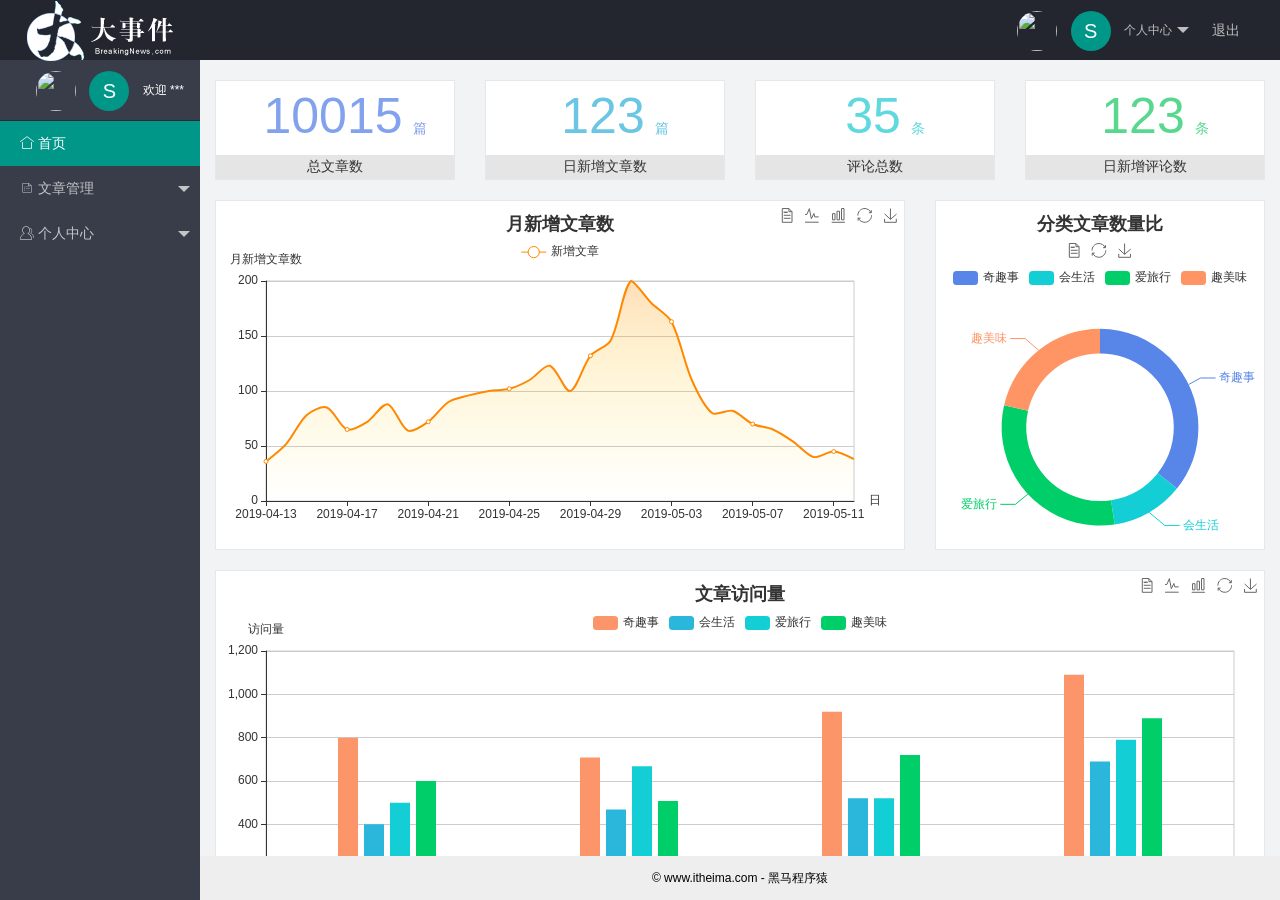
==== index.html @ 51f8c770 "主页的重新修改" ====
<!DOCTYPE html>
<html lang="zh-CN">

<head>
    <meta charset="UTF-8">
    <meta name="viewport" content="width=device-width, initial-scale=1.0">
    <title>后台主页</title>
    <link rel="stylesheet" href="assets/lib/layui/css/layui.css">
    <link rel="stylesheet" href="assets/css/index.css">
</head>

<body class="layui-layout-body">
    <div class="layui-layout layui-layout-admin">
        <div class="layui-header">
            <div class="layui-logo">
                <img src="/assets/images/logo.png" alt="">
            </div>
            <!-- 头部区域（可配合layui已有的水平导航） -->
            <ul class="layui-nav layui-layout-right">
                <li class="layui-nav-item">
                    <a href="javascript:;" class="userinfo">
                        <img src="http://t.cn/RCzsdCq" class="layui-nav-img">
                        <span class="text-avatar">S</span> 个人中心
                    </a>
                    <dl class="layui-nav-child">
                        <dd><a href="/user/user_info.html" target="fm">基本资料</a></dd>
                        <dd><a href="/user/user_avatar.html" target="fm">更换头像</a></dd>
                        <dd><a href="/user/user_pwd.html" target="fm">重置密码</a></dd>
                    </dl>
                </li>
                <li class="layui-nav-item"><a href="javascript:;" id="btnLogout">退出</a></li>
            </ul>
        </div>

        <div class="layui-side layui-bg-black">
            <div class="layui-side-scroll">
                <div class="userinfo">
                    <img src="http://t.cn/RCzsdCq" class="layui-nav-img">
                    <span class="text-avatar">S</span>
                    <span id="welcome">欢迎 ***</span>
                </div>
                <!-- 左侧导航区域（可配合layui已有的垂直导航） -->
                <ul class="layui-nav layui-nav-tree" lay-shrink="all">
                    <li class="layui-nav-item layui-this"><a href="/home/dashboard.html" target="fm"><i class="layui-icon layui-icon-home"></i> 首页</a></li>
                    <li class="layui-nav-item">
                        <a class="" href="javascript:;"><i class="layui-icon layui-icon-list"></i> 文章管理</a>
                        <dl class="layui-nav-child">
                            <dd><a href="javascript:;"><i class="layui-icon layui-icon-app"></i>文章类别</a></dd>
                            <dd><a href="javascript:;"><i class="layui-icon layui-icon-app"></i>文章列表</a></dd>
                            <dd><a href="javascript:;"><i class="layui-icon layui-icon-app"></i>发表文章</a></dd>
                        </dl>
                    </li>
                    <li class="layui-nav-item">
                        <a href="javascript:;"><i class="layui-icon layui-icon-user"></i> 个人中心</a>
                        <dl class="layui-nav-child">
                            <dd><a href="/user/user_info.html" target="fm"><i class="layui-icon layui-icon-app"></i>基本资料</a></dd>
                            <dd><a href="/user/user_avatar.html" target="fm"><i class="layui-icon layui-icon-app"></i>更换头像</a></dd>
                            <dd><a href="/user/user_pwd.html" target="fm"><i class="layui-icon layui-icon-app"></i>重置密码</a></dd>
                        </dl>
                    </li>
                </ul>
            </div>
        </div>

        <div class="layui-body">
            <!-- 内容主体区域 -->
            <iframe name="fm" src="/home/dashboard.html" frameborder="0"></iframe>
        </div>

        <div class="layui-footer">
            <!-- 底部固定区域 -->
            © www.itheima.com - 黑马程序猿
        </div>
    </div>
    <script src="assets/lib/layui/layui.all.js"></script>
    <script src="assets/lib/jquery.js"></script>
    <script src="assets/js/baseAPI.js"></script>
    <script src="assets/js/index.js"></script>
</body>

</html>
---- assets/lib/layui/css/layui.css ----
/** layui-v2.5.5 MIT License By https://www.layui.com */
 .layui-inline,img{display:inline-block;vertical-align:middle}h1,h2,h3,h4,h5,h6{font-weight:400}.layui-edge,.layui-header,.layui-inline,.layui-main{position:relative}.layui-body,.layui-edge,.layui-elip{overflow:hidden}.layui-btn,.layui-edge,.layui-inline,img{vertical-align:middle}.layui-btn,.layui-disabled,.layui-icon,.layui-unselect{-moz-user-select:none;-webkit-user-select:none;-ms-user-select:none}.layui-elip,.layui-form-checkbox span,.layui-form-pane .layui-form-label{text-overflow:ellipsis;white-space:nowrap}.layui-breadcrumb,.layui-tree-btnGroup{visibility:hidden}blockquote,body,button,dd,div,dl,dt,form,h1,h2,h3,h4,h5,h6,input,li,ol,p,pre,td,textarea,th,ul{margin:0;padding:0;-webkit-tap-highlight-color:rgba(0,0,0,0)}a:active,a:hover{outline:0}img{border:none}li{list-style:none}table{border-collapse:collapse;border-spacing:0}h4,h5,h6{font-size:100%}button,input,optgroup,option,select,textarea{font-family:inherit;font-size:inherit;font-style:inherit;font-weight:inherit;outline:0}pre{white-space:pre-wrap;white-space:-moz-pre-wrap;white-space:-pre-wrap;white-space:-o-pre-wrap;word-wrap:break-word}body{line-height:24px;font:14px Helvetica Neue,Helvetica,PingFang SC,Tahoma,Arial,sans-serif}hr{height:1px;margin:10px 0;border:0;clear:both}a{color:#333;text-decoration:none}a:hover{color:#777}a cite{font-style:normal;*cursor:pointer}.layui-border-box,.layui-border-box *{box-sizing:border-box}.layui-box,.layui-box *{box-sizing:content-box}.layui-clear{clear:both;*zoom:1}.layui-clear:after{content:'\20';clear:both;*zoom:1;display:block;height:0}.layui-inline{*display:inline;*zoom:1}.layui-edge{display:inline-block;width:0;height:0;border-width:6px;border-style:dashed;border-color:transparent}.layui-edge-top{top:-4px;border-bottom-color:#999;border-bottom-style:solid}.layui-edge-right{border-left-color:#999;border-left-style:solid}.layui-edge-bottom{top:2px;border-top-color:#999;border-top-style:solid}.layui-edge-left{border-right-color:#999;border-right-style:solid}.layui-disabled,.layui-disabled:hover{color:#d2d2d2!important;cursor:not-allowed!important}.layui-circle{border-radius:100%}.layui-show{display:block!important}.layui-hide{display:none!important}@font-face{font-family:layui-icon;src:url(../font/iconfont.eot?v=250);src:url(../font/iconfont.eot?v=250#iefix) format('embedded-opentype'),url(../font/iconfont.woff2?v=250) format('woff2'),url(../font/iconfont.woff?v=250) format('woff'),url(../font/iconfont.ttf?v=250) format('truetype'),url(../font/iconfont.svg?v=250#layui-icon) format('svg')}.layui-icon{font-family:layui-icon!important;font-size:16px;font-style:normal;-webkit-font-smoothing:antialiased;-moz-osx-font-smoothing:grayscale}.layui-icon-reply-fill:before{content:"\e611"}.layui-icon-set-fill:before{content:"\e614"}.layui-icon-menu-fill:before{content:"\e60f"}.layui-icon-search:before{content:"\e615"}.layui-icon-share:before{content:"\e641"}.layui-icon-set-sm:before{content:"\e620"}.layui-icon-engine:before{content:"\e628"}.layui-icon-close:before{content:"\1006"}.layui-icon-close-fill:before{content:"\1007"}.layui-icon-chart-screen:before{content:"\e629"}.layui-icon-star:before{content:"\e600"}.layui-icon-circle-dot:before{content:"\e617"}.layui-icon-chat:before{content:"\e606"}.layui-icon-release:before{content:"\e609"}.layui-icon-list:before{content:"\e60a"}.layui-icon-chart:before{content:"\e62c"}.layui-icon-ok-circle:before{content:"\1005"}.layui-icon-layim-theme:before{content:"\e61b"}.layui-icon-table:before{content:"\e62d"}.layui-icon-right:before{content:"\e602"}.layui-icon-left:before{content:"\e603"}.layui-icon-cart-simple:before{content:"\e698"}.layui-icon-face-cry:before{content:"\e69c"}.layui-icon-face-smile:before{content:"\e6af"}.layui-icon-survey:before{content:"\e6b2"}.layui-icon-tree:before{content:"\e62e"}.layui-icon-upload-circle:before{content:"\e62f"}.layui-icon-add-circle:before{content:"\e61f"}.layui-icon-download-circle:before{content:"\e601"}.layui-icon-templeate-1:before{content:"\e630"}.layui-icon-util:before{content:"\e631"}.layui-icon-face-surprised:before{content:"\e664"}.layui-icon-edit:before{content:"\e642"}.layui-icon-speaker:before{content:"\e645"}.layui-icon-down:before{content:"\e61a"}.layui-icon-file:before{content:"\e621"}.layui-icon-layouts:before{content:"\e632"}.layui-icon-rate-half:before{content:"\e6c9"}.layui-icon-add-circle-fine:before{content:"\e608"}.layui-icon-prev-circle:before{content:"\e633"}.layui-icon-read:before{content:"\e705"}.layui-icon-404:before{content:"\e61c"}.layui-icon-carousel:before{content:"\e634"}.layui-icon-help:before{content:"\e607"}.layui-icon-code-circle:before{content:"\e635"}.layui-icon-water:before{content:"\e636"}.layui-icon-username:before{content:"\e66f"}.layui-icon-find-fill:before{content:"\e670"}.layui-icon-about:before{content:"\e60b"}.layui-icon-location:before{content:"\e715"}.layui-icon-up:before{content:"\e619"}.layui-icon-pause:before{content:"\e651"}.layui-icon-date:before{content:"\e637"}.layui-icon-layim-uploadfile:before{content:"\e61d"}.layui-icon-delete:before{content:"\e640"}.layui-icon-play:before{content:"\e652"}.layui-icon-top:before{content:"\e604"}.layui-icon-friends:before{content:"\e612"}.layui-icon-refresh-3:before{content:"\e9aa"}.layui-icon-ok:before{content:"\e605"}.layui-icon-layer:before{content:"\e638"}.layui-icon-face-smile-fine:before{content:"\e60c"}.layui-icon-dollar:before{content:"\e659"}.layui-icon-group:before{content:"\e613"}.layui-icon-layim-download:before{content:"\e61e"}.layui-icon-picture-fine:before{content:"\e60d"}.layui-icon-link:before{content:"\e64c"}.layui-icon-diamond:before{content:"\e735"}.layui-icon-log:before{content:"\e60e"}.layui-icon-rate-solid:before{content:"\e67a"}.layui-icon-fonts-del:before{content:"\e64f"}.layui-icon-unlink:before{content:"\e64d"}.layui-icon-fonts-clear:before{content:"\e639"}.layui-icon-triangle-r:before{content:"\e623"}.layui-icon-circle:before{content:"\e63f"}.layui-icon-radio:before{content:"\e643"}.layui-icon-align-center:before{content:"\e647"}.layui-icon-align-right:before{content:"\e648"}.layui-icon-align-left:before{content:"\e649"}.layui-icon-loading-1:before{content:"\e63e"}.layui-icon-return:before{content:"\e65c"}.layui-icon-fonts-strong:before{content:"\e62b"}.layui-icon-upload:before{content:"\e67c"}.layui-icon-dialogue:before{content:"\e63a"}.layui-icon-video:before{content:"\e6ed"}.layui-icon-headset:before{content:"\e6fc"}.layui-icon-cellphone-fine:before{content:"\e63b"}.layui-icon-add-1:before{content:"\e654"}.layui-icon-face-smile-b:before{content:"\e650"}.layui-icon-fonts-html:before{content:"\e64b"}.layui-icon-form:before{content:"\e63c"}.layui-icon-cart:before{content:"\e657"}.layui-icon-camera-fill:before{content:"\e65d"}.layui-icon-tabs:before{content:"\e62a"}.layui-icon-fonts-code:before{content:"\e64e"}.layui-icon-fire:before{content:"\e756"}.layui-icon-set:before{content:"\e716"}.layui-icon-fonts-u:before{content:"\e646"}.layui-icon-triangle-d:before{content:"\e625"}.layui-icon-tips:before{content:"\e702"}.layui-icon-picture:before{content:"\e64a"}.layui-icon-more-vertical:before{content:"\e671"}.layui-icon-flag:before{content:"\e66c"}.layui-icon-loading:before{content:"\e63d"}.layui-icon-fonts-i:before{content:"\e644"}.layui-icon-refresh-1:before{content:"\e666"}.layui-icon-rmb:before{content:"\e65e"}.layui-icon-home:before{content:"\e68e"}.layui-icon-user:before{content:"\e770"}.layui-icon-notice:before{content:"\e667"}.layui-icon-login-weibo:before{content:"\e675"}.layui-icon-voice:before{content:"\e688"}.layui-icon-upload-drag:before{content:"\e681"}.layui-icon-login-qq:before{content:"\e676"}.layui-icon-snowflake:before{content:"\e6b1"}.layui-icon-file-b:before{content:"\e655"}.layui-icon-template:before{content:"\e663"}.layui-icon-auz:before{content:"\e672"}.layui-icon-console:before{content:"\e665"}.layui-icon-app:before{content:"\e653"}.layui-icon-prev:before{content:"\e65a"}.layui-icon-website:before{content:"\e7ae"}.layui-icon-next:before{content:"\e65b"}.layui-icon-component:before{content:"\e857"}.layui-icon-more:before{content:"\e65f"}.layui-icon-login-wechat:before{content:"\e677"}.layui-icon-shrink-right:before{content:"\e668"}.layui-icon-spread-left:before{content:"\e66b"}.layui-icon-camera:before{content:"\e660"}.layui-icon-note:before{content:"\e66e"}.layui-icon-refresh:before{content:"\e669"}.layui-icon-female:before{content:"\e661"}.layui-icon-male:before{content:"\e662"}.layui-icon-password:before{content:"\e673"}.layui-icon-senior:before{content:"\e674"}.layui-icon-theme:before{content:"\e66a"}.layui-icon-tread:before{content:"\e6c5"}.layui-icon-praise:before{content:"\e6c6"}.layui-icon-star-fill:before{content:"\e658"}.layui-icon-rate:before{content:"\e67b"}.layui-icon-template-1:before{content:"\e656"}.layui-icon-vercode:before{content:"\e679"}.layui-icon-cellphone:before{content:"\e678"}.layui-icon-screen-full:before{content:"\e622"}.layui-icon-screen-restore:before{content:"\e758"}.layui-icon-cols:before{content:"\e610"}.layui-icon-export:before{content:"\e67d"}.layui-icon-print:before{content:"\e66d"}.layui-icon-slider:before{content:"\e714"}.layui-icon-addition:before{content:"\e624"}.layui-icon-subtraction:before{content:"\e67e"}.layui-icon-service:before{content:"\e626"}.layui-icon-transfer:before{content:"\e691"}.layui-main{width:1140px;margin:0 auto}.layui-header{z-index:1000;height:60px}.layui-header a:hover{transition:all .5s;-webkit-transition:all .5s}.layui-side{position:fixed;left:0;top:0;bottom:0;z-index:999;width:200px;overflow-x:hidden}.layui-side-scroll{position:relative;width:220px;height:100%;overflow-x:hidden}.layui-body{position:absolute;left:200px;right:0;top:0;bottom:0;z-index:998;width:auto;overflow-y:auto;box-sizing:border-box}.layui-layout-body{overflow:hidden}.layui-layout-admin .layui-header{background-color:#23262E}.layui-layout-admin .layui-side{top:60px;width:200px;overflow-x:hidden}.layui-layout-admin .layui-body{position:fixed;top:60px;bottom:44px}.layui-layout-admin .layui-main{width:auto;margin:0 15px}.layui-layout-admin .layui-footer{position:fixed;left:200px;right:0;bottom:0;height:44px;line-height:44px;padding:0 15px;background-color:#eee}.layui-layout-admin .layui-logo{position:absolute;left:0;top:0;width:200px;height:100%;line-height:60px;text-align:center;color:#009688;font-size:16px}.layui-layout-admin .layui-header .layui-nav{background:0 0}.layui-layout-left{position:absolute!important;left:200px;top:0}.layui-layout-right{position:absolute!important;right:0;top:0}.layui-container{position:relative;margin:0 auto;padding:0 15px;box-sizing:border-box}.layui-fluid{position:relative;margin:0 auto;padding:0 15px}.layui-row:after,.layui-row:before{content:'';display:block;clear:both}.layui-col-lg1,.layui-col-lg10,.layui-col-lg11,.layui-col-lg12,.layui-col-lg2,.layui-col-lg3,.layui-col-lg4,.layui-col-lg5,.layui-col-lg6,.layui-col-lg7,.layui-col-lg8,.layui-col-lg9,.layui-col-md1,.layui-col-md10,.layui-col-md11,.layui-col-md12,.layui-col-md2,.layui-col-md3,.layui-col-md4,.layui-col-md5,.layui-col-md6,.layui-col-md7,.layui-col-md8,.layui-col-md9,.layui-col-sm1,.layui-col-sm10,.layui-col-sm11,.layui-col-sm12,.layui-col-sm2,.layui-col-sm3,.layui-col-sm4,.layui-col-sm5,.layui-col-sm6,.layui-col-sm7,.layui-col-sm8,.layui-col-sm9,.layui-col-xs1,.layui-col-xs10,.layui-col-xs11,.layui-col-xs12,.layui-col-xs2,.layui-col-xs3,.layui-col-xs4,.layui-col-xs5,.layui-col-xs6,.layui-col-xs7,.layui-col-xs8,.layui-col-xs9{position:relative;display:block;box-sizing:border-box}.layui-col-xs1,.layui-col-xs10,.layui-col-xs11,.layui-col-xs12,.layui-col-xs2,.layui-col-xs3,.layui-col-xs4,.layui-col-xs5,.layui-col-xs6,.layui-col-xs7,.layui-col-xs8,.layui-col-xs9{float:left}.layui-col-xs1{width:8.33333333%}.layui-col-xs2{width:16.66666667%}.layui-col-xs3{width:25%}.layui-col-xs4{width:33.33333333%}.layui-col-xs5{width:41.66666667%}.layui-col-xs6{width:50%}.layui-col-xs7{width:58.33333333%}.layui-col-xs8{width:66.66666667%}.layui-col-xs9{width:75%}.layui-col-xs10{width:83.33333333%}.layui-col-xs11{width:91.66666667%}.layui-col-xs12{width:100%}.layui-col-xs-offset1{margin-left:8.33333333%}.layui-col-xs-offset2{margin-left:16.66666667%}.layui-col-xs-offset3{margin-left:25%}.layui-col-xs-offset4{margin-left:33.33333333%}.layui-col-xs-offset5{margin-left:41.66666667%}.layui-col-xs-offset6{margin-left:50%}.layui-col-xs-offset7{margin-left:58.33333333%}.layui-col-xs-offset8{margin-left:66.66666667%}.layui-col-xs-offset9{margin-left:75%}.layui-col-xs-offset10{margin-left:83.33333333%}.layui-col-xs-offset11{margin-left:91.66666667%}.layui-col-xs-offset12{margin-left:100%}@media screen and (max-width:768px){.layui-hide-xs{display:none!important}.layui-show-xs-block{display:block!important}.layui-show-xs-inline{display:inline!important}.layui-show-xs-inline-block{display:inline-block!important}}@media screen and (min-width:768px){.layui-container{width:750px}.layui-hide-sm{display:none!important}.layui-show-sm-block{display:block!important}.layui-show-sm-inline{display:inline!important}.layui-show-sm-inline-block{display:inline-block!important}.layui-col-sm1,.layui-col-sm10,.layui-col-sm11,.layui-col-sm12,.layui-col-sm2,.layui-col-sm3,.layui-col-sm4,.layui-col-sm5,.layui-col-sm6,.layui-col-sm7,.layui-col-sm8,.layui-col-sm9{float:left}.layui-col-sm1{width:8.33333333%}.layui-col-sm2{width:16.66666667%}.layui-col-sm3{width:25%}.layui-col-sm4{width:33.33333333%}.layui-col-sm5{width:41.66666667%}.layui-col-sm6{width:50%}.layui-col-sm7{width:58.33333333%}.layui-col-sm8{width:66.66666667%}.layui-col-sm9{width:75%}.layui-col-sm10{width:83.33333333%}.layui-col-sm11{width:91.66666667%}.layui-col-sm12{width:100%}.layui-col-sm-offset1{margin-left:8.33333333%}.layui-col-sm-offset2{margin-left:16.66666667%}.layui-col-sm-offset3{margin-left:25%}.layui-col-sm-offset4{margin-left:33.33333333%}.layui-col-sm-offset5{margin-left:41.66666667%}.layui-col-sm-offset6{margin-left:50%}.layui-col-sm-offset7{margin-left:58.33333333%}.layui-col-sm-offset8{margin-left:66.66666667%}.layui-col-sm-offset9{margin-left:75%}.layui-col-sm-offset10{margin-left:83.33333333%}.layui-col-sm-offset11{margin-left:91.66666667%}.layui-col-sm-offset12{margin-left:100%}}@media screen and (min-width:992px){.layui-container{width:970px}.layui-hide-md{display:none!important}.layui-show-md-block{display:block!important}.layui-show-md-inline{display:inline!important}.layui-show-md-inline-block{display:inline-block!important}.layui-col-md1,.layui-col-md10,.layui-col-md11,.layui-col-md12,.layui-col-md2,.layui-col-md3,.layui-col-md4,.layui-col-md5,.layui-col-md6,.layui-col-md7,.layui-col-md8,.layui-col-md9{float:left}.layui-col-md1{width:8.33333333%}.layui-col-md2{width:16.66666667%}.layui-col-md3{width:25%}.layui-col-md4{width:33.33333333%}.layui-col-md5{width:41.66666667%}.layui-col-md6{width:50%}.layui-col-md7{width:58.33333333%}.layui-col-md8{width:66.66666667%}.layui-col-md9{width:75%}.layui-col-md10{width:83.33333333%}.layui-col-md11{width:91.66666667%}.layui-col-md12{width:100%}.layui-col-md-offset1{margin-left:8.33333333%}.layui-col-md-offset2{margin-left:16.66666667%}.layui-col-md-offset3{margin-left:25%}.layui-col-md-offset4{margin-left:33.33333333%}.layui-col-md-offset5{margin-left:41.66666667%}.layui-col-md-offset6{margin-left:50%}.layui-col-md-offset7{margin-left:58.33333333%}.layui-col-md-offset8{margin-left:66.66666667%}.layui-col-md-offset9{margin-left:75%}.layui-col-md-offset10{margin-left:83.33333333%}.layui-col-md-offset11{margin-left:91.66666667%}.layui-col-md-offset12{margin-left:100%}}@media screen and (min-width:1200px){.layui-container{width:1170px}.layui-hide-lg{display:none!important}.layui-show-lg-block{display:block!important}.layui-show-lg-inline{display:inline!important}.layui-show-lg-inline-block{display:inline-block!important}.layui-col-lg1,.layui-col-lg10,.layui-col-lg11,.layui-col-lg12,.layui-col-lg2,.layui-col-lg3,.layui-col-lg4,.layui-col-lg5,.layui-col-lg6,.layui-col-lg7,.layui-col-lg8,.layui-col-lg9{float:left}.layui-col-lg1{width:8.33333333%}.layui-col-lg2{width:16.66666667%}.layui-col-lg3{width:25%}.layui-col-lg4{width:33.33333333%}.layui-col-lg5{width:41.66666667%}.layui-col-lg6{width:50%}.layui-col-lg7{width:58.33333333%}.layui-col-lg8{width:66.66666667%}.layui-col-lg9{width:75%}.layui-col-lg10{width:83.33333333%}.layui-col-lg11{width:91.66666667%}.layui-col-lg12{width:100%}.layui-col-lg-offset1{margin-left:8.33333333%}.layui-col-lg-offset2{margin-left:16.66666667%}.layui-col-lg-offset3{margin-left:25%}.layui-col-lg-offset4{margin-left:33.33333333%}.layui-col-lg-offset5{margin-left:41.66666667%}.layui-col-lg-offset6{margin-left:50%}.layui-col-lg-offset7{margin-left:58.33333333%}.layui-col-lg-offset8{margin-left:66.66666667%}.layui-col-lg-offset9{margin-left:75%}.layui-col-lg-offset10{margin-left:83.33333333%}.layui-col-lg-offset11{margin-left:91.66666667%}.layui-col-lg-offset12{margin-left:100%}}.layui-col-space1{margin:-.5px}.layui-col-space1>*{padding:.5px}.layui-col-space3{margin:-1.5px}.layui-col-space3>*{padding:1.5px}.layui-col-space5{margin:-2.5px}.layui-col-space5>*{padding:2.5px}.layui-col-space8{margin:-3.5px}.layui-col-space8>*{padding:3.5px}.layui-col-space10{margin:-5px}.layui-col-space10>*{padding:5px}.layui-col-space12{margin:-6px}.layui-col-space12>*{padding:6px}.layui-col-space15{margin:-7.5px}.layui-col-space15>*{padding:7.5px}.layui-col-space18{margin:-9px}.layui-col-space18>*{padding:9px}.layui-col-space20{margin:-10px}.layui-col-space20>*{padding:10px}.layui-col-space22{margin:-11px}.layui-col-space22>*{padding:11px}.layui-col-space25{margin:-12.5px}.layui-col-space25>*{padding:12.5px}.layui-col-space30{margin:-15px}.layui-col-space30>*{padding:15px}.layui-btn,.layui-input,.layui-select,.layui-textarea,.layui-upload-button{outline:0;-webkit-appearance:none;transition:all .3s;-webkit-transition:all .3s;box-sizing:border-box}.layui-elem-quote{margin-bottom:10px;padding:15px;line-height:22px;border-left:5px solid #009688;border-radius:0 2px 2px 0;background-color:#f2f2f2}.layui-quote-nm{border-style:solid;border-width:1px 1px 1px 5px;background:0 0}.layui-elem-field{margin-bottom:10px;padding:0;border-width:1px;border-style:solid}.layui-elem-field legend{margin-left:20px;padding:0 10px;font-size:20px;font-weight:300}.layui-field-title{margin:10px 0 20px;border-width:1px 0 0}.layui-field-box{padding:10px 15px}.layui-field-title .layui-field-box{padding:10px 0}.layui-progress{position:relative;height:6px;border-radius:20px;background-color:#e2e2e2}.layui-progress-bar{position:absolute;left:0;top:0;width:0;max-width:100%;height:6px;border-radius:20px;text-align:right;background-color:#5FB878;transition:all .3s;-webkit-transition:all .3s}.layui-progress-big,.layui-progress-big .layui-progress-bar{height:18px;line-height:18px}.layui-progress-text{position:relative;top:-20px;line-height:18px;font-size:12px;color:#666}.layui-progress-big .layui-progress-text{position:static;padding:0 10px;color:#fff}.layui-collapse{border-width:1px;border-style:solid;border-radius:2px}.layui-colla-content,.layui-colla-item{border-top-width:1px;border-top-style:solid}.layui-colla-item:first-child{border-top:none}.layui-colla-title{position:relative;height:42px;line-height:42px;padding:0 15px 0 35px;color:#333;background-color:#f2f2f2;cursor:pointer;font-size:14px;overflow:hidden}.layui-colla-content{display:none;padding:10px 15px;line-height:22px;color:#666}.layui-colla-icon{position:absolute;left:15px;top:0;font-size:14px}.layui-card{margin-bottom:15px;border-radius:2px;background-color:#fff;box-shadow:0 1px 2px 0 rgba(0,0,0,.05)}.layui-card:last-child{margin-bottom:0}.layui-card-header{position:relative;height:42px;line-height:42px;padding:0 15px;border-bottom:1px solid #f6f6f6;color:#333;border-radius:2px 2px 0 0;font-size:14px}.layui-bg-black,.layui-bg-blue,.layui-bg-cyan,.layui-bg-green,.layui-bg-orange,.layui-bg-red{color:#fff!important}.layui-card-body{position:relative;padding:10px 15px;line-height:24px}.layui-card-body[pad15]{padding:15px}.layui-card-body[pad20]{padding:20px}.layui-card-body .layui-table{margin:5px 0}.layui-card .layui-tab{margin:0}.layui-panel-window{position:relative;padding:15px;border-radius:0;border-top:5px solid #E6E6E6;background-color:#fff}.layui-auxiliar-moving{position:fixed;left:0;right:0;top:0;bottom:0;width:100%;height:100%;background:0 0;z-index:9999999999}.layui-form-label,.layui-form-mid,.layui-form-select,.layui-input-block,.layui-input-inline,.layui-textarea{position:relative}.layui-bg-red{background-color:#FF5722!important}.layui-bg-orange{background-color:#FFB800!important}.layui-bg-green{background-color:#009688!important}.layui-bg-cyan{background-color:#2F4056!important}.layui-bg-blue{background-color:#1E9FFF!important}.layui-bg-black{background-color:#393D49!important}.layui-bg-gray{background-color:#eee!important;color:#666!important}.layui-badge-rim,.layui-colla-content,.layui-colla-item,.layui-collapse,.layui-elem-field,.layui-form-pane .layui-form-item[pane],.layui-form-pane .layui-form-label,.layui-input,.layui-layedit,.layui-layedit-tool,.layui-quote-nm,.layui-select,.layui-tab-bar,.layui-tab-card,.layui-tab-title,.layui-tab-title .layui-this:after,.layui-textarea{border-color:#e6e6e6}.layui-timeline-item:before,hr{background-color:#e6e6e6}.layui-text{line-height:22px;font-size:14px;color:#666}.layui-text h1,.layui-text h2,.layui-text h3{font-weight:500;color:#333}.layui-text h1{font-size:30px}.layui-text h2{font-size:24px}.layui-text h3{font-size:18px}.layui-text a:not(.layui-btn){color:#01AAED}.layui-text a:not(.layui-btn):hover{text-decoration:underline}.layui-text ul{padding:5px 0 5px 15px}.layui-text ul li{margin-top:5px;list-style-type:disc}.layui-text em,.layui-word-aux{color:#999!important;padding:0 5px!important}.layui-btn{display:inline-block;height:38px;line-height:38px;padding:0 18px;background-color:#009688;color:#fff;white-space:nowrap;text-align:center;font-size:14px;border:none;border-radius:2px;cursor:pointer}.layui-btn:hover{opacity:.8;filter:alpha(opacity=80);color:#fff}.layui-btn:active{opacity:1;filter:alpha(opacity=100)}.layui-btn+.layui-btn{margin-left:10px}.layui-btn-container{font-size:0}.layui-btn-container .layui-btn{margin-right:10px;margin-bottom:10px}.layui-btn-container .layui-btn+.layui-btn{margin-left:0}.layui-table .layui-btn-container .layui-btn{margin-bottom:9px}.layui-btn-radius{border-radius:100px}.layui-btn .layui-icon{margin-right:3px;font-size:18px;vertical-align:bottom;vertical-align:middle\9}.layui-btn-primary{border:1px solid #C9C9C9;background-color:#fff;color:#555}.layui-btn-primary:hover{border-color:#009688;color:#333}.layui-btn-normal{background-color:#1E9FFF}.layui-btn-warm{background-color:#FFB800}.layui-btn-danger{background-color:#FF5722}.layui-btn-checked{background-color:#5FB878}.layui-btn-disabled,.layui-btn-disabled:active,.layui-btn-disabled:hover{border:1px solid #e6e6e6;background-color:#FBFBFB;color:#C9C9C9;cursor:not-allowed;opacity:1}.layui-btn-lg{height:44px;line-height:44px;padding:0 25px;font-size:16px}.layui-btn-sm{height:30px;line-height:30px;padding:0 10px;font-size:12px}.layui-btn-sm i{font-size:16px!important}.layui-btn-xs{height:22px;line-height:22px;padding:0 5px;font-size:12px}.layui-btn-xs i{font-size:14px!important}.layui-btn-group{display:inline-block;vertical-align:middle;font-size:0}.layui-btn-group .layui-btn{margin-left:0!important;margin-right:0!important;border-left:1px solid rgba(255,255,255,.5);border-radius:0}.layui-btn-group .layui-btn-primary{border-left:none}.layui-btn-group .layui-btn-primary:hover{border-color:#C9C9C9;color:#009688}.layui-btn-group .layui-btn:first-child{border-left:none;border-radius:2px 0 0 2px}.layui-btn-group .layui-btn-primary:first-child{border-left:1px solid #c9c9c9}.layui-btn-group .layui-btn:last-child{border-radius:0 2px 2px 0}.layui-btn-group .layui-btn+.layui-btn{margin-left:0}.layui-btn-group+.layui-btn-group{margin-left:10px}.layui-btn-fluid{width:100%}.layui-input,.layui-select,.layui-textarea{height:38px;line-height:1.3;line-height:38px\9;border-width:1px;border-style:solid;background-color:#fff;border-radius:2px}.layui-input::-webkit-input-placeholder,.layui-select::-webkit-input-placeholder,.layui-textarea::-webkit-input-placeholder{line-height:1.3}.layui-input,.layui-textarea{display:block;width:100%;padding-left:10px}.layui-input:hover,.layui-textarea:hover{border-color:#D2D2D2!important}.layui-input:focus,.layui-textarea:focus{border-color:#C9C9C9!important}.layui-textarea{min-height:100px;height:auto;line-height:20px;padding:6px 10px;resize:vertical}.layui-select{padding:0 10px}.layui-form input[type=checkbox],.layui-form input[type=radio],.layui-form select{display:none}.layui-form [lay-ignore]{display:initial}.layui-form-item{margin-bottom:15px;clear:both;*zoom:1}.layui-form-item:after{content:'\20';clear:both;*zoom:1;display:block;height:0}.layui-form-label{float:left;display:block;padding:9px 15px;width:80px;font-weight:400;line-height:20px;text-align:right}.layui-form-label-col{display:block;float:none;padding:9px 0;line-height:20px;text-align:left}.layui-form-item .layui-inline{margin-bottom:5px;margin-right:10px}.layui-input-block{margin-left:110px;min-height:36px}.layui-input-inline{display:inline-block;vertical-align:middle}.layui-form-item .layui-input-inline{float:left;width:190px;margin-right:10px}.layui-form-text .layui-input-inline{width:auto}.layui-form-mid{float:left;display:block;padding:9px 0!important;line-height:20px;margin-right:10px}.layui-form-danger+.layui-form-select .layui-input,.layui-form-danger:focus{border-color:#FF5722!important}.layui-form-select .layui-input{padding-right:30px;cursor:pointer}.layui-form-select .layui-edge{position:absolute;right:10px;top:50%;margin-top:-3px;cursor:pointer;border-width:6px;border-top-color:#c2c2c2;border-top-style:solid;transition:all .3s;-webkit-transition:all .3s}.layui-form-select dl{display:none;position:absolute;left:0;top:42px;padding:5px 0;z-index:899;min-width:100%;border:1px solid #d2d2d2;max-height:300px;overflow-y:auto;background-color:#fff;border-radius:2px;box-shadow:0 2px 4px rgba(0,0,0,.12);box-sizing:border-box}.layui-form-select dl dd,.layui-form-select dl dt{padding:0 10px;line-height:36px;white-space:nowrap;overflow:hidden;text-overflow:ellipsis}.layui-form-select dl dt{font-size:12px;color:#999}.layui-form-select dl dd{cursor:pointer}.layui-form-select dl dd:hover{background-color:#f2f2f2;-webkit-transition:.5s all;transition:.5s all}.layui-form-select .layui-select-group dd{padding-left:20px}.layui-form-select dl dd.layui-select-tips{padding-left:10px!important;color:#999}.layui-form-select dl dd.layui-this{background-color:#5FB878;color:#fff}.layui-form-checkbox,.layui-form-select dl dd.layui-disabled{background-color:#fff}.layui-form-selected dl{display:block}.layui-form-checkbox,.layui-form-checkbox *,.layui-form-switch{display:inline-block;vertical-align:middle}.layui-form-selected .layui-edge{margin-top:-9px;-webkit-transform:rotate(180deg);transform:rotate(180deg);margin-top:-3px\9}:root .layui-form-selected .layui-edge{margin-top:-9px\0/IE9}.layui-form-selectup dl{top:auto;bottom:42px}.layui-select-none{margin:5px 0;text-align:center;color:#999}.layui-select-disabled .layui-disabled{border-color:#eee!important}.layui-select-disabled .layui-edge{border-top-color:#d2d2d2}.layui-form-checkbox{position:relative;height:30px;line-height:30px;margin-right:10px;padding-right:30px;cursor:pointer;font-size:0;-webkit-transition:.1s linear;transition:.1s linear;box-sizing:border-box}.layui-form-checkbox span{padding:0 10px;height:100%;font-size:14px;border-radius:2px 0 0 2px;background-color:#d2d2d2;color:#fff;overflow:hidden}.layui-form-checkbox:hover span{background-color:#c2c2c2}.layui-form-checkbox i{position:absolute;right:0;top:0;width:30px;height:28px;border:1px solid #d2d2d2;border-left:none;border-radius:0 2px 2px 0;color:#fff;font-size:20px;text-align:center}.layui-form-checkbox:hover i{border-color:#c2c2c2;color:#c2c2c2}.layui-form-checked,.layui-form-checked:hover{border-color:#5FB878}.layui-form-checked span,.layui-form-checked:hover span{background-color:#5FB878}.layui-form-checked i,.layui-form-checked:hover i{color:#5FB878}.layui-form-item .layui-form-checkbox{margin-top:4px}.layui-form-checkbox[lay-skin=primary]{height:auto!important;line-height:normal!important;min-width:18px;min-height:18px;border:none!important;margin-right:0;padding-left:28px;padding-right:0;background:0 0}.layui-form-checkbox[lay-skin=primary] span{padding-left:0;padding-right:15px;line-height:18px;background:0 0;color:#666}.layui-form-checkbox[lay-skin=primary] i{right:auto;left:0;width:16px;height:16px;line-height:16px;border:1px solid #d2d2d2;font-size:12px;border-radius:2px;background-color:#fff;-webkit-transition:.1s linear;transition:.1s linear}.layui-form-checkbox[lay-skin=primary]:hover i{border-color:#5FB878;color:#fff}.layui-form-checked[lay-skin=primary] i{border-color:#5FB878!important;background-color:#5FB878;color:#fff}.layui-checkbox-disbaled[lay-skin=primary] span{background:0 0!important;color:#c2c2c2}.layui-checkbox-disbaled[lay-skin=primary]:hover i{border-color:#d2d2d2}.layui-form-item .layui-form-checkbox[lay-skin=primary]{margin-top:10px}.layui-form-switch{position:relative;height:22px;line-height:22px;min-width:35px;padding:0 5px;margin-top:8px;border:1px solid #d2d2d2;border-radius:20px;cursor:pointer;background-color:#fff;-webkit-transition:.1s linear;transition:.1s linear}.layui-form-switch i{position:absolute;left:5px;top:3px;width:16px;height:16px;border-radius:20px;background-color:#d2d2d2;-webkit-transition:.1s linear;transition:.1s linear}.layui-form-switch em{position:relative;top:0;width:25px;margin-left:21px;padding:0!important;text-align:center!important;color:#999!important;font-style:normal!important;font-size:12px}.layui-form-onswitch{border-color:#5FB878;background-color:#5FB878}.layui-checkbox-disbaled,.layui-checkbox-disbaled i{border-color:#e2e2e2!important}.layui-form-onswitch i{left:100%;margin-left:-21px;background-color:#fff}.layui-form-onswitch em{margin-left:5px;margin-right:21px;color:#fff!important}.layui-checkbox-disbaled span{background-color:#e2e2e2!important}.layui-checkbox-disbaled:hover i{color:#fff!important}[lay-radio]{display:none}.layui-form-radio,.layui-form-radio *{display:inline-block;vertical-align:middle}.layui-form-radio{line-height:28px;margin:6px 10px 0 0;padding-right:10px;cursor:pointer;font-size:0}.layui-form-radio *{font-size:14px}.layui-form-radio>i{margin-right:8px;font-size:22px;color:#c2c2c2}.layui-form-radio>i:hover,.layui-form-radioed>i{color:#5FB878}.layui-radio-disbaled>i{color:#e2e2e2!important}.layui-form-pane .layui-form-label{width:110px;padding:8px 15px;height:38px;line-height:20px;border-width:1px;border-style:solid;border-radius:2px 0 0 2px;text-align:center;background-color:#FBFBFB;overflow:hidden;box-sizing:border-box}.layui-form-pane .layui-input-inline{margin-left:-1px}.layui-form-pane .layui-input-block{margin-left:110px;left:-1px}.layui-form-pane .layui-input{border-radius:0 2px 2px 0}.layui-form-pane .layui-form-text .layui-form-label{float:none;width:100%;border-radius:2px;box-sizing:border-box;text-align:left}.layui-form-pane .layui-form-text .layui-input-inline{display:block;margin:0;top:-1px;clear:both}.layui-form-pane .layui-form-text .layui-input-block{margin:0;left:0;top:-1px}.layui-form-pane .layui-form-text .layui-textarea{min-height:100px;border-radius:0 0 2px 2px}.layui-form-pane .layui-form-checkbox{margin:4px 0 4px 10px}.layui-form-pane .layui-form-radio,.layui-form-pane .layui-form-switch{margin-top:6px;margin-left:10px}.layui-form-pane .layui-form-item[pane]{position:relative;border-width:1px;border-style:solid}.layui-form-pane .layui-form-item[pane] .layui-form-label{position:absolute;left:0;top:0;height:100%;border-width:0 1px 0 0}.layui-form-pane .layui-form-item[pane] .layui-input-inline{margin-left:110px}@media screen and (max-width:450px){.layui-form-item .layui-form-label{text-overflow:ellipsis;overflow:hidden;white-space:nowrap}.layui-form-item .layui-inline{display:block;margin-right:0;margin-bottom:20px;clear:both}.layui-form-item .layui-inline:after{content:'\20';clear:both;display:block;height:0}.layui-form-item .layui-input-inline{display:block;float:none;left:-3px;width:auto;margin:0 0 10px 112px}.layui-form-item .layui-input-inline+.layui-form-mid{margin-left:110px;top:-5px;padding:0}.layui-form-item .layui-form-checkbox{margin-right:5px;margin-bottom:5px}}.layui-layedit{border-width:1px;border-style:solid;border-radius:2px}.layui-layedit-tool{padding:3px 5px;border-bottom-width:1px;border-bottom-style:solid;font-size:0}.layedit-tool-fixed{position:fixed;top:0;border-top:1px solid #e2e2e2}.layui-layedit-tool .layedit-tool-mid,.layui-layedit-tool .layui-icon{display:inline-block;vertical-align:middle;text-align:center;font-size:14px}.layui-layedit-tool .layui-icon{position:relative;width:32px;height:30px;line-height:30px;margin:3px 5px;color:#777;cursor:pointer;border-radius:2px}.layui-layedit-tool .layui-icon:hover{color:#393D49}.layui-layedit-tool .layui-icon:active{color:#000}.layui-layedit-tool .layedit-tool-active{background-color:#e2e2e2;color:#000}.layui-layedit-tool .layui-disabled,.layui-layedit-tool .layui-disabled:hover{color:#d2d2d2;cursor:not-allowed}.layui-layedit-tool .layedit-tool-mid{width:1px;height:18px;margin:0 10px;background-color:#d2d2d2}.layedit-tool-html{width:50px!important;font-size:30px!important}.layedit-tool-b,.layedit-tool-code,.layedit-tool-help{font-size:16px!important}.layedit-tool-d,.layedit-tool-face,.layedit-tool-image,.layedit-tool-unlink{font-size:18px!important}.layedit-tool-image input{position:absolute;font-size:0;left:0;top:0;width:100%;height:100%;opacity:.01;filter:Alpha(opacity=1);cursor:pointer}.layui-layedit-iframe iframe{display:block;width:100%}#LAY_layedit_code{overflow:hidden}.layui-laypage{display:inline-block;*display:inline;*zoom:1;vertical-align:middle;margin:10px 0;font-size:0}.layui-laypage>a:first-child,.layui-laypage>a:first-child em{border-radius:2px 0 0 2px}.layui-laypage>a:last-child,.layui-laypage>a:last-child em{border-radius:0 2px 2px 0}.layui-laypage>:first-child{margin-left:0!important}.layui-laypage>:last-child{margin-right:0!important}.layui-laypage a,.layui-laypage button,.layui-laypage input,.layui-laypage select,.layui-laypage span{border:1px solid #e2e2e2}.layui-laypage a,.layui-laypage span{display:inline-block;*display:inline;*zoom:1;vertical-align:middle;padding:0 15px;height:28px;line-height:28px;margin:0 -1px 5px 0;background-color:#fff;color:#333;font-size:12px}.layui-flow-more a *,.layui-laypage input,.layui-table-view select[lay-ignore]{display:inline-block}.layui-laypage a:hover{color:#009688}.layui-laypage em{font-style:normal}.layui-laypage .layui-laypage-spr{color:#999;font-weight:700}.layui-laypage a{text-decoration:none}.layui-laypage .layui-laypage-curr{position:relative}.layui-laypage .layui-laypage-curr em{position:relative;color:#fff}.layui-laypage .layui-laypage-curr .layui-laypage-em{position:absolute;left:-1px;top:-1px;padding:1px;width:100%;height:100%;background-color:#009688}.layui-laypage-em{border-radius:2px}.layui-laypage-next em,.layui-laypage-prev em{font-family:Sim sun;font-size:16px}.layui-laypage .layui-laypage-count,.layui-laypage .layui-laypage-limits,.layui-laypage .layui-laypage-refresh,.layui-laypage .layui-laypage-skip{margin-left:10px;margin-right:10px;padding:0;border:none}.layui-laypage .layui-laypage-limits,.layui-laypage .layui-laypage-refresh{vertical-align:top}.layui-laypage .layui-laypage-refresh i{font-size:18px;cursor:pointer}.layui-laypage select{height:22px;padding:3px;border-radius:2px;cursor:pointer}.layui-laypage .layui-laypage-skip{height:30px;line-height:30px;color:#999}.layui-laypage button,.layui-laypage input{height:30px;line-height:30px;border-radius:2px;vertical-align:top;background-color:#fff;box-sizing:border-box}.layui-laypage input{width:40px;margin:0 10px;padding:0 3px;text-align:center}.layui-laypage input:focus,.layui-laypage select:focus{border-color:#009688!important}.layui-laypage button{margin-left:10px;padding:0 10px;cursor:pointer}.layui-table,.layui-table-view{margin:10px 0}.layui-flow-more{margin:10px 0;text-align:center;color:#999;font-size:14px}.layui-flow-more a{height:32px;line-height:32px}.layui-flow-more a *{vertical-align:top}.layui-flow-more a cite{padding:0 20px;border-radius:3px;background-color:#eee;color:#333;font-style:normal}.layui-flow-more a cite:hover{opacity:.8}.layui-flow-more a i{font-size:30px;color:#737383}.layui-table{width:100%;background-color:#fff;color:#666}.layui-table tr{transition:all .3s;-webkit-transition:all .3s}.layui-table th{text-align:left;font-weight:400}.layui-table tbody tr:hover,.layui-table thead tr,.layui-table-click,.layui-table-header,.layui-table-hover,.layui-table-mend,.layui-table-patch,.layui-table-tool,.layui-table-total,.layui-table-total tr,.layui-table[lay-even] tr:nth-child(even){background-color:#f2f2f2}.layui-table td,.layui-table th,.layui-table-col-set,.layui-table-fixed-r,.layui-table-grid-down,.layui-table-header,.layui-table-page,.layui-table-tips-main,.layui-table-tool,.layui-table-total,.layui-table-view,.layui-table[lay-skin=line],.layui-table[lay-skin=row]{border-width:1px;border-style:solid;border-color:#e6e6e6}.layui-table td,.layui-table th{position:relative;padding:9px 15px;min-height:20px;line-height:20px;font-size:14px}.layui-table[lay-skin=line] td,.layui-table[lay-skin=line] th{border-width:0 0 1px}.layui-table[lay-skin=row] td,.layui-table[lay-skin=row] th{border-width:0 1px 0 0}.layui-table[lay-skin=nob] td,.layui-table[lay-skin=nob] th{border:none}.layui-table img{max-width:100px}.layui-table[lay-size=lg] td,.layui-table[lay-size=lg] th{padding:15px 30px}.layui-table-view .layui-table[lay-size=lg] .layui-table-cell{height:40px;line-height:40px}.layui-table[lay-size=sm] td,.layui-table[lay-size=sm] th{font-size:12px;padding:5px 10px}.layui-table-view .layui-table[lay-size=sm] .layui-table-cell{height:20px;line-height:20px}.layui-table[lay-data]{display:none}.layui-table-box{position:relative;overflow:hidden}.layui-table-view .layui-table{position:relative;width:auto;margin:0}.layui-table-view .layui-table[lay-skin=line]{border-width:0 1px 0 0}.layui-table-view .layui-table[lay-skin=row]{border-width:0 0 1px}.layui-table-view .layui-table td,.layui-table-view .layui-table th{padding:5px 0;border-top:none;border-left:none}.layui-table-view .layui-table th.layui-unselect .layui-table-cell span{cursor:pointer}.layui-table-view .layui-table td{cursor:default}.layui-table-view .layui-table td[data-edit=text]{cursor:text}.layui-table-view .layui-form-checkbox[lay-skin=primary] i{width:18px;height:18px}.layui-table-view .layui-form-radio{line-height:0;padding:0}.layui-table-view .layui-form-radio>i{margin:0;font-size:20px}.layui-table-init{position:absolute;left:0;top:0;width:100%;height:100%;text-align:center;z-index:110}.layui-table-init .layui-icon{position:absolute;left:50%;top:50%;margin:-15px 0 0 -15px;font-size:30px;color:#c2c2c2}.layui-table-header{border-width:0 0 1px;overflow:hidden}.layui-table-header .layui-table{margin-bottom:-1px}.layui-table-tool .layui-inline[lay-event]{position:relative;width:26px;height:26px;padding:5px;line-height:16px;margin-right:10px;text-align:center;color:#333;border:1px solid #ccc;cursor:pointer;-webkit-transition:.5s all;transition:.5s all}.layui-table-tool .layui-inline[lay-event]:hover{border:1px solid #999}.layui-table-tool-temp{padding-right:120px}.layui-table-tool-self{position:absolute;right:17px;top:10px}.layui-table-tool .layui-table-tool-self .layui-inline[lay-event]{margin:0 0 0 10px}.layui-table-tool-panel{position:absolute;top:29px;left:-1px;padding:5px 0;min-width:150px;min-height:40px;border:1px solid #d2d2d2;text-align:left;overflow-y:auto;background-color:#fff;box-shadow:0 2px 4px rgba(0,0,0,.12)}.layui-table-cell,.layui-table-tool-panel li{overflow:hidden;text-overflow:ellipsis;white-space:nowrap}.layui-table-tool-panel li{padding:0 10px;line-height:30px;-webkit-transition:.5s all;transition:.5s all}.layui-table-tool-panel li .layui-form-checkbox[lay-skin=primary]{width:100%;padding-left:28px}.layui-table-tool-panel li:hover{background-color:#f2f2f2}.layui-table-tool-panel li .layui-form-checkbox[lay-skin=primary] i{position:absolute;left:0;top:0}.layui-table-tool-panel li .layui-form-checkbox[lay-skin=primary] span{padding:0}.layui-table-tool .layui-table-tool-self .layui-table-tool-panel{left:auto;right:-1px}.layui-table-col-set{position:absolute;right:0;top:0;width:20px;height:100%;border-width:0 0 0 1px;background-color:#fff}.layui-table-sort{width:10px;height:20px;margin-left:5px;cursor:pointer!important}.layui-table-sort .layui-edge{position:absolute;left:5px;border-width:5px}.layui-table-sort .layui-table-sort-asc{top:3px;border-top:none;border-bottom-style:solid;border-bottom-color:#b2b2b2}.layui-table-sort .layui-table-sort-asc:hover{border-bottom-color:#666}.layui-table-sort .layui-table-sort-desc{bottom:5px;border-bottom:none;border-top-style:solid;border-top-color:#b2b2b2}.layui-table-sort .layui-table-sort-desc:hover{border-top-color:#666}.layui-table-sort[lay-sort=asc] .layui-table-sort-asc{border-bottom-color:#000}.layui-table-sort[lay-sort=desc] .layui-table-sort-desc{border-top-color:#000}.layui-table-cell{height:28px;line-height:28px;padding:0 15px;position:relative;box-sizing:border-box}.layui-table-cell .layui-form-checkbox[lay-skin=primary]{top:-1px;padding:0}.layui-table-cell .layui-table-link{color:#01AAED}.laytable-cell-checkbox,.laytable-cell-numbers,.laytable-cell-radio,.laytable-cell-space{padding:0;text-align:center}.layui-table-body{position:relative;overflow:auto;margin-right:-1px;margin-bottom:-1px}.layui-table-body .layui-none{line-height:26px;padding:15px;text-align:center;color:#999}.layui-table-fixed{position:absolute;left:0;top:0;z-index:101}.layui-table-fixed .layui-table-body{overflow:hidden}.layui-table-fixed-l{box-shadow:0 -1px 8px rgba(0,0,0,.08)}.layui-table-fixed-r{left:auto;right:-1px;border-width:0 0 0 1px;box-shadow:-1px 0 8px rgba(0,0,0,.08)}.layui-table-fixed-r .layui-table-header{position:relative;overflow:visible}.layui-table-mend{position:absolute;right:-49px;top:0;height:100%;width:50px}.layui-table-tool{position:relative;z-index:890;width:100%;min-height:50px;line-height:30px;padding:10px 15px;border-width:0 0 1px}.layui-table-tool .layui-btn-container{margin-bottom:-10px}.layui-table-page,.layui-table-total{border-width:1px 0 0;margin-bottom:-1px;overflow:hidden}.layui-table-page{position:relative;width:100%;padding:7px 7px 0;height:41px;font-size:12px;white-space:nowrap}.layui-table-page>div{height:26px}.layui-table-page .layui-laypage{margin:0}.layui-table-page .layui-laypage a,.layui-table-page .layui-laypage span{height:26px;line-height:26px;margin-bottom:10px;border:none;background:0 0}.layui-table-page .layui-laypage a,.layui-table-page .layui-laypage span.layui-laypage-curr{padding:0 12px}.layui-table-page .layui-laypage span{margin-left:0;padding:0}.layui-table-page .layui-laypage .layui-laypage-prev{margin-left:-7px!important}.layui-table-page .layui-laypage .layui-laypage-curr .layui-laypage-em{left:0;top:0;padding:0}.layui-table-page .layui-laypage button,.layui-table-page .layui-laypage input{height:26px;line-height:26px}.layui-table-page .layui-laypage input{width:40px}.layui-table-page .layui-laypage button{padding:0 10px}.layui-table-page select{height:18px}.layui-table-patch .layui-table-cell{padding:0;width:30px}.layui-table-edit{position:absolute;left:0;top:0;width:100%;height:100%;padding:0 14px 1px;border-radius:0;box-shadow:1px 1px 20px rgba(0,0,0,.15)}.layui-table-edit:focus{border-color:#5FB878!important}select.layui-table-edit{padding:0 0 0 10px;border-color:#C9C9C9}.layui-table-view .layui-form-checkbox,.layui-table-view .layui-form-radio,.layui-table-view .layui-form-switch{top:0;margin:0;box-sizing:content-box}.layui-table-view .layui-form-checkbox{top:-1px;height:26px;line-height:26px}.layui-table-view .layui-form-checkbox i{height:26px}.layui-table-grid .layui-table-cell{overflow:visible}.layui-table-grid-down{position:absolute;top:0;right:0;width:26px;height:100%;padding:5px 0;border-width:0 0 0 1px;text-align:center;background-color:#fff;color:#999;cursor:pointer}.layui-table-grid-down .layui-icon{position:absolute;top:50%;left:50%;margin:-8px 0 0 -8px}.layui-table-grid-down:hover{background-color:#fbfbfb}body .layui-table-tips .layui-layer-content{background:0 0;padding:0;box-shadow:0 1px 6px rgba(0,0,0,.12)}.layui-table-tips-main{margin:-44px 0 0 -1px;max-height:150px;padding:8px 15px;font-size:14px;overflow-y:scroll;background-color:#fff;color:#666}.layui-table-tips-c{position:absolute;right:-3px;top:-13px;width:20px;height:20px;padding:3px;cursor:pointer;background-color:#666;border-radius:50%;color:#fff}.layui-table-tips-c:hover{background-color:#777}.layui-table-tips-c:before{position:relative;right:-2px}.layui-upload-file{display:none!important;opacity:.01;filter:Alpha(opacity=1)}.layui-upload-drag,.layui-upload-form,.layui-upload-wrap{display:inline-block}.layui-upload-list{margin:10px 0}.layui-upload-choose{padding:0 10px;color:#999}.layui-upload-drag{position:relative;padding:30px;border:1px dashed #e2e2e2;background-color:#fff;text-align:center;cursor:pointer;color:#999}.layui-upload-drag .layui-icon{font-size:50px;color:#009688}.layui-upload-drag[lay-over]{border-color:#009688}.layui-upload-iframe{position:absolute;width:0;height:0;border:0;visibility:hidden}.layui-upload-wrap{position:relative;vertical-align:middle}.layui-upload-wrap .layui-upload-file{display:block!important;position:absolute;left:0;top:0;z-index:10;font-size:100px;width:100%;height:100%;opacity:.01;filter:Alpha(opacity=1);cursor:pointer}.layui-transfer-active,.layui-transfer-box{display:inline-block;vertical-align:middle}.layui-transfer-box,.layui-transfer-header,.layui-transfer-search{border-width:0;border-style:solid;border-color:#e6e6e6}.layui-transfer-box{position:relative;border-width:1px;width:200px;height:360px;border-radius:2px;background-color:#fff}.layui-transfer-box .layui-form-checkbox{width:100%;margin:0!important}.layui-transfer-header{height:38px;line-height:38px;padding:0 10px;border-bottom-width:1px}.layui-transfer-search{position:relative;padding:10px;border-bottom-width:1px}.layui-transfer-search .layui-input{height:32px;padding-left:30px;font-size:12px}.layui-transfer-search .layui-icon-search{position:absolute;left:20px;top:50%;margin-top:-8px;color:#666}.layui-transfer-active{margin:0 15px}.layui-transfer-active .layui-btn{display:block;margin:0;padding:0 15px;background-color:#5FB878;border-color:#5FB878;color:#fff}.layui-transfer-active .layui-btn-disabled{background-color:#FBFBFB;border-color:#e6e6e6;color:#C9C9C9}.layui-transfer-active .layui-btn:first-child{margin-bottom:15px}.layui-transfer-active .layui-btn .layui-icon{margin:0;font-size:14px!important}.layui-transfer-data{padding:5px 0;overflow:auto}.layui-transfer-data li{height:32px;line-height:32px;padding:0 10px}.layui-transfer-data li:hover{background-color:#f2f2f2;transition:.5s all}.layui-transfer-data .layui-none{padding:15px 10px;text-align:center;color:#999}.layui-nav{position:relative;padding:0 20px;background-color:#393D49;color:#fff;border-radius:2px;font-size:0;box-sizing:border-box}.layui-nav *{font-size:14px}.layui-nav .layui-nav-item{position:relative;display:inline-block;*display:inline;*zoom:1;vertical-align:middle;line-height:60px}.layui-nav .layui-nav-item a{display:block;padding:0 20px;color:#fff;color:rgba(255,255,255,.7);transition:all .3s;-webkit-transition:all .3s}.layui-nav .layui-this:after,.layui-nav-bar,.layui-nav-tree .layui-nav-itemed:after{position:absolute;left:0;top:0;width:0;height:5px;background-color:#5FB878;transition:all .2s;-webkit-transition:all .2s}.layui-nav-bar{z-index:1000}.layui-nav .layui-nav-item a:hover,.layui-nav .layui-this a{color:#fff}.layui-nav .layui-this:after{content:'';top:auto;bottom:0;width:100%}.layui-nav-img{width:30px;height:30px;margin-right:10px;border-radius:50%}.layui-nav .layui-nav-more{content:'';width:0;height:0;border-style:solid dashed dashed;border-color:#fff transparent transparent;overflow:hidden;cursor:pointer;transition:all .2s;-webkit-transition:all .2s;position:absolute;top:50%;right:3px;margin-top:-3px;border-width:6px;border-top-color:rgba(255,255,255,.7)}.layui-nav .layui-nav-mored,.layui-nav-itemed>a .layui-nav-more{margin-top:-9px;border-style:dashed dashed solid;border-color:transparent transparent #fff}.layui-nav-child{display:none;position:absolute;left:0;top:65px;min-width:100%;line-height:36px;padding:5px 0;box-shadow:0 2px 4px rgba(0,0,0,.12);border:1px solid #d2d2d2;background-color:#fff;z-index:100;border-radius:2px;white-space:nowrap}.layui-nav .layui-nav-child a{color:#333}.layui-nav .layui-nav-child a:hover{background-color:#f2f2f2;color:#000}.layui-nav-child dd{position:relative}.layui-nav .layui-nav-child dd.layui-this a,.layui-nav-child dd.layui-this{background-color:#5FB878;color:#fff}.layui-nav-child dd.layui-this:after{display:none}.layui-nav-tree{width:200px;padding:0}.layui-nav-tree .layui-nav-item{display:block;width:100%;line-height:45px}.layui-nav-tree .layui-nav-item a{position:relative;height:45px;line-height:45px;text-overflow:ellipsis;overflow:hidden;white-space:nowrap}.layui-nav-tree .layui-nav-item a:hover{background-color:#4E5465}.layui-nav-tree .layui-nav-bar{width:5px;height:0;background-color:#009688}.layui-nav-tree .layui-nav-child dd.layui-this,.layui-nav-tree .layui-nav-child dd.layui-this a,.layui-nav-tree .layui-this,.layui-nav-tree .layui-this>a,.layui-nav-tree .layui-this>a:hover{background-color:#009688;color:#fff}.layui-nav-tree .layui-this:after{display:none}.layui-nav-itemed>a,.layui-nav-tree .layui-nav-title a,.layui-nav-tree .layui-nav-title a:hover{color:#fff!important}.layui-nav-tree .layui-nav-child{position:relative;z-index:0;top:0;border:none;box-shadow:none}.layui-nav-tree .layui-nav-child a{height:40px;line-height:40px;color:#fff;color:rgba(255,255,255,.7)}.layui-nav-tree .layui-nav-child,.layui-nav-tree .layui-nav-child a:hover{background:0 0;color:#fff}.layui-nav-tree .layui-nav-more{right:10px}.layui-nav-itemed>.layui-nav-child{display:block;padding:0;background-color:rgba(0,0,0,.3)!important}.layui-nav-itemed>.layui-nav-child>.layui-this>.layui-nav-child{display:block}.layui-nav-side{position:fixed;top:0;bottom:0;left:0;overflow-x:hidden;z-index:999}.layui-bg-blue .layui-nav-bar,.layui-bg-blue .layui-nav-itemed:after,.layui-bg-blue .layui-this:after{background-color:#93D1FF}.layui-bg-blue .layui-nav-child dd.layui-this{background-color:#1E9FFF}.layui-bg-blue .layui-nav-itemed>a,.layui-nav-tree.layui-bg-blue .layui-nav-title a,.layui-nav-tree.layui-bg-blue .layui-nav-title a:hover{background-color:#007DDB!important}.layui-breadcrumb{font-size:0}.layui-breadcrumb>*{font-size:14px}.layui-breadcrumb a{color:#999!important}.layui-breadcrumb a:hover{color:#5FB878!important}.layui-breadcrumb a cite{color:#666;font-style:normal}.layui-breadcrumb span[lay-separator]{margin:0 10px;color:#999}.layui-tab{margin:10px 0;text-align:left!important}.layui-tab[overflow]>.layui-tab-title{overflow:hidden}.layui-tab-title{position:relative;left:0;height:40px;white-space:nowrap;font-size:0;border-bottom-width:1px;border-bottom-style:solid;transition:all .2s;-webkit-transition:all .2s}.layui-tab-title li{display:inline-block;*display:inline;*zoom:1;vertical-align:middle;font-size:14px;transition:all .2s;-webkit-transition:all .2s;position:relative;line-height:40px;min-width:65px;padding:0 15px;text-align:center;cursor:pointer}.layui-tab-title li a{display:block}.layui-tab-title .layui-this{color:#000}.layui-tab-title .layui-this:after{position:absolute;left:0;top:0;content:'';width:100%;height:41px;border-width:1px;border-style:solid;border-bottom-color:#fff;border-radius:2px 2px 0 0;box-sizing:border-box;pointer-events:none}.layui-tab-bar{position:absolute;right:0;top:0;z-index:10;width:30px;height:39px;line-height:39px;border-width:1px;border-style:solid;border-radius:2px;text-align:center;background-color:#fff;cursor:pointer}.layui-tab-bar .layui-icon{position:relative;display:inline-block;top:3px;transition:all .3s;-webkit-transition:all .3s}.layui-tab-item{display:none}.layui-tab-more{padding-right:30px;height:auto!important;white-space:normal!important}.layui-tab-more li.layui-this:after{border-bottom-color:#e2e2e2;border-radius:2px}.layui-tab-more .layui-tab-bar .layui-icon{top:-2px;top:3px\9;-webkit-transform:rotate(180deg);transform:rotate(180deg)}:root .layui-tab-more .layui-tab-bar .layui-icon{top:-2px\0/IE9}.layui-tab-content{padding:10px}.layui-tab-title li .layui-tab-close{position:relative;display:inline-block;width:18px;height:18px;line-height:20px;margin-left:8px;top:1px;text-align:center;font-size:14px;color:#c2c2c2;transition:all .2s;-webkit-transition:all .2s}.layui-tab-title li .layui-tab-close:hover{border-radius:2px;background-color:#FF5722;color:#fff}.layui-tab-brief>.layui-tab-title .layui-this{color:#009688}.layui-tab-brief>.layui-tab-more li.layui-this:after,.layui-tab-brief>.layui-tab-title .layui-this:after{border:none;border-radius:0;border-bottom:2px solid #5FB878}.layui-tab-brief[overflow]>.layui-tab-title .layui-this:after{top:-1px}.layui-tab-card{border-width:1px;border-style:solid;border-radius:2px;box-shadow:0 2px 5px 0 rgba(0,0,0,.1)}.layui-tab-card>.layui-tab-title{background-color:#f2f2f2}.layui-tab-card>.layui-tab-title li{margin-right:-1px;margin-left:-1px}.layui-tab-card>.layui-tab-title .layui-this{background-color:#fff}.layui-tab-card>.layui-tab-title .layui-this:after{border-top:none;border-width:1px;border-bottom-color:#fff}.layui-tab-card>.layui-tab-title .layui-tab-bar{height:40px;line-height:40px;border-radius:0;border-top:none;border-right:none}.layui-tab-card>.layui-tab-more .layui-this{background:0 0;color:#5FB878}.layui-tab-card>.layui-tab-more .layui-this:after{border:none}.layui-timeline{padding-left:5px}.layui-timeline-item{position:relative;padding-bottom:20px}.layui-timeline-axis{position:absolute;left:-5px;top:0;z-index:10;width:20px;height:20px;line-height:20px;background-color:#fff;color:#5FB878;border-radius:50%;text-align:center;cursor:pointer}.layui-timeline-axis:hover{color:#FF5722}.layui-timeline-item:before{content:'';position:absolute;left:5px;top:0;z-index:0;width:1px;height:100%}.layui-timeline-item:last-child:before{display:none}.layui-timeline-item:first-child:before{display:block}.layui-timeline-content{padding-left:25px}.layui-timeline-title{position:relative;margin-bottom:10px}.layui-badge,.layui-badge-dot,.layui-badge-rim{position:relative;display:inline-block;padding:0 6px;font-size:12px;text-align:center;background-color:#FF5722;color:#fff;border-radius:2px}.layui-badge{height:18px;line-height:18px}.layui-badge-dot{width:8px;height:8px;padding:0;border-radius:50%}.layui-badge-rim{height:18px;line-height:18px;border-width:1px;border-style:solid;background-color:#fff;color:#666}.layui-btn .layui-badge,.layui-btn .layui-badge-dot{margin-left:5px}.layui-nav .layui-badge,.layui-nav .layui-badge-dot{position:absolute;top:50%;margin:-8px 6px 0}.layui-tab-title .layui-badge,.layui-tab-title .layui-badge-dot{left:5px;top:-2px}.layui-carousel{position:relative;left:0;top:0;background-color:#f8f8f8}.layui-carousel>[carousel-item]{position:relative;width:100%;height:100%;overflow:hidden}.layui-carousel>[carousel-item]:before{position:absolute;content:'\e63d';left:50%;top:50%;width:100px;line-height:20px;margin:-10px 0 0 -50px;text-align:center;color:#c2c2c2;font-family:layui-icon!important;font-size:30px;font-style:normal;-webkit-font-smoothing:antialiased;-moz-osx-font-smoothing:grayscale}.layui-carousel>[carousel-item]>*{display:none;position:absolute;left:0;top:0;width:100%;height:100%;background-color:#f8f8f8;transition-duration:.3s;-webkit-transition-duration:.3s}.layui-carousel-updown>*{-webkit-transition:.3s ease-in-out up;transition:.3s ease-in-out up}.layui-carousel-arrow{display:none\9;opacity:0;position:absolute;left:10px;top:50%;margin-top:-18px;width:36px;height:36px;line-height:36px;text-align:center;font-size:20px;border:0;border-radius:50%;background-color:rgba(0,0,0,.2);color:#fff;-webkit-transition-duration:.3s;transition-duration:.3s;cursor:pointer}.layui-carousel-arrow[lay-type=add]{left:auto!important;right:10px}.layui-carousel:hover .layui-carousel-arrow[lay-type=add],.layui-carousel[lay-arrow=always] .layui-carousel-arrow[lay-type=add]{right:20px}.layui-carousel[lay-arrow=always] .layui-carousel-arrow{opacity:1;left:20px}.layui-carousel[lay-arrow=none] .layui-carousel-arrow{display:none}.layui-carousel-arrow:hover,.layui-carousel-ind ul:hover{background-color:rgba(0,0,0,.35)}.layui-carousel:hover .layui-carousel-arrow{display:block\9;opacity:1;left:20px}.layui-carousel-ind{position:relative;top:-35px;width:100%;line-height:0!important;text-align:center;font-size:0}.layui-carousel[lay-indicator=outside]{margin-bottom:30px}.layui-carousel[lay-indicator=outside] .layui-carousel-ind{top:10px}.layui-carousel[lay-indicator=outside] .layui-carousel-ind ul{background-color:rgba(0,0,0,.5)}.layui-carousel[lay-indicator=none] .layui-carousel-ind{display:none}.layui-carousel-ind ul{display:inline-block;padding:5px;background-color:rgba(0,0,0,.2);border-radius:10px;-webkit-transition-duration:.3s;transition-duration:.3s}.layui-carousel-ind li{display:inline-block;width:10px;height:10px;margin:0 3px;font-size:14px;background-color:#e2e2e2;background-color:rgba(255,255,255,.5);border-radius:50%;cursor:pointer;-webkit-transition-duration:.3s;transition-duration:.3s}.layui-carousel-ind li:hover{background-color:rgba(255,255,255,.7)}.layui-carousel-ind li.layui-this{background-color:#fff}.layui-carousel>[carousel-item]>.layui-carousel-next,.layui-carousel>[carousel-item]>.layui-carousel-prev,.layui-carousel>[carousel-item]>.layui-this{display:block}.layui-carousel>[carousel-item]>.layui-this{left:0}.layui-carousel>[carousel-item]>.layui-carousel-prev{left:-100%}.layui-carousel>[carousel-item]>.layui-carousel-next{left:100%}.layui-carousel>[carousel-item]>.layui-carousel-next.layui-carousel-left,.layui-carousel>[carousel-item]>.layui-carousel-prev.layui-carousel-right{left:0}.layui-carousel>[carousel-item]>.layui-this.layui-carousel-left{left:-100%}.layui-carousel>[carousel-item]>.layui-this.layui-carousel-right{left:100%}.layui-carousel[lay-anim=updown] .layui-carousel-arrow{left:50%!important;top:20px;margin:0 0 0 -18px}.layui-carousel[lay-anim=updown]>[carousel-item]>*,.layui-carousel[lay-anim=fade]>[carousel-item]>*{left:0!important}.layui-carousel[lay-anim=updown] .layui-carousel-arrow[lay-type=add]{top:auto!important;bottom:20px}.layui-carousel[lay-anim=updown] .layui-carousel-ind{position:absolute;top:50%;right:20px;width:auto;height:auto}.layui-carousel[lay-anim=updown] .layui-carousel-ind ul{padding:3px 5px}.layui-carousel[lay-anim=updown] .layui-carousel-ind li{display:block;margin:6px 0}.layui-carousel[lay-anim=updown]>[carousel-item]>.layui-this{top:0}.layui-carousel[lay-anim=updown]>[carousel-item]>.layui-carousel-prev{top:-100%}.layui-carousel[lay-anim=updown]>[carousel-item]>.layui-carousel-next{top:100%}.layui-carousel[lay-anim=updown]>[carousel-item]>.layui-carousel-next.layui-carousel-left,.layui-carousel[lay-anim=updown]>[carousel-item]>.layui-carousel-prev.layui-carousel-right{top:0}.layui-carousel[lay-anim=updown]>[carousel-item]>.layui-this.layui-carousel-left{top:-100%}.layui-carousel[lay-anim=updown]>[carousel-item]>.layui-this.layui-carousel-right{top:100%}.layui-carousel[lay-anim=fade]>[carousel-item]>.layui-carousel-next,.layui-carousel[lay-anim=fade]>[carousel-item]>.layui-carousel-prev{opacity:0}.layui-carousel[lay-anim=fade]>[carousel-item]>.layui-carousel-next.layui-carousel-left,.layui-carousel[lay-anim=fade]>[carousel-item]>.layui-carousel-prev.layui-carousel-right{opacity:1}.layui-carousel[lay-anim=fade]>[carousel-item]>.layui-this.layui-carousel-left,.layui-carousel[lay-anim=fade]>[carousel-item]>.layui-this.layui-carousel-right{opacity:0}.layui-fixbar{position:fixed;right:15px;bottom:15px;z-index:999999}.layui-fixbar li{width:50px;height:50px;line-height:50px;margin-bottom:1px;text-align:center;cursor:pointer;font-size:30px;background-color:#9F9F9F;color:#fff;border-radius:2px;opacity:.95}.layui-fixbar li:hover{opacity:.85}.layui-fixbar li:active{opacity:1}.layui-fixbar .layui-fixbar-top{display:none;font-size:40px}body .layui-util-face{border:none;background:0 0}body .layui-util-face .layui-layer-content{padding:0;background-color:#fff;color:#666;box-shadow:none}.layui-util-face .layui-layer-TipsG{display:none}.layui-util-face ul{position:relative;width:372px;padding:10px;border:1px solid #D9D9D9;background-color:#fff;box-shadow:0 0 20px rgba(0,0,0,.2)}.layui-util-face ul li{cursor:pointer;float:left;border:1px solid #e8e8e8;height:22px;width:26px;overflow:hidden;margin:-1px 0 0 -1px;padding:4px 2px;text-align:center}.layui-util-face ul li:hover{position:relative;z-index:2;border:1px solid #eb7350;background:#fff9ec}.layui-code{position:relative;margin:10px 0;padding:15px;line-height:20px;border:1px solid #ddd;border-left-width:6px;background-color:#F2F2F2;color:#333;font-family:Courier New;font-size:12px}.layui-rate,.layui-rate *{display:inline-block;vertical-align:middle}.layui-rate{padding:10px 5px 10px 0;font-size:0}.layui-rate li i.layui-icon{font-size:20px;color:#FFB800;margin-right:5px;transition:all .3s;-webkit-transition:all .3s}.layui-rate li i:hover{cursor:pointer;transform:scale(1.12);-webkit-transform:scale(1.12)}.layui-rate[readonly] li i:hover{cursor:default;transform:scale(1)}.layui-colorpicker{width:26px;height:26px;border:1px solid #e6e6e6;padding:5px;border-radius:2px;line-height:24px;display:inline-block;cursor:pointer;transition:all .3s;-webkit-transition:all .3s}.layui-colorpicker:hover{border-color:#d2d2d2}.layui-colorpicker.layui-colorpicker-lg{width:34px;height:34px;line-height:32px}.layui-colorpicker.layui-colorpicker-sm{width:24px;height:24px;line-height:22px}.layui-colorpicker.layui-colorpicker-xs{width:22px;height:22px;line-height:20px}.layui-colorpicker-trigger-bgcolor{display:block;background:url([data-uri]);border-radius:2px}.layui-colorpicker-trigger-span{display:block;height:100%;box-sizing:border-box;border:1px solid rgba(0,0,0,.15);border-radius:2px;text-align:center}.layui-colorpicker-trigger-i{display:inline-block;color:#FFF;font-size:12px}.layui-colorpicker-trigger-i.layui-icon-close{color:#999}.layui-colorpicker-main{position:absolute;z-index:66666666;width:280px;padding:7px;background:#FFF;border:1px solid #d2d2d2;border-radius:2px;box-shadow:0 2px 4px rgba(0,0,0,.12)}.layui-colorpicker-main-wrapper{height:180px;position:relative}.layui-colorpicker-basis{width:260px;height:100%;position:relative}.layui-colorpicker-basis-white{width:100%;height:100%;position:absolute;top:0;left:0;background:linear-gradient(90deg,#FFF,hsla(0,0%,100%,0))}.layui-colorpicker-basis-black{width:100%;height:100%;position:absolute;top:0;left:0;background:linear-gradient(0deg,#000,transparent)}.layui-colorpicker-basis-cursor{width:10px;height:10px;border:1px solid #FFF;border-radius:50%;position:absolute;top:-3px;right:-3px;cursor:pointer}.layui-colorpicker-side{position:absolute;top:0;right:0;width:12px;height:100%;background:linear-gradient(red,#FF0,#0F0,#0FF,#00F,#F0F,red)}.layui-colorpicker-side-slider{width:100%;height:5px;box-shadow:0 0 1px #888;box-sizing:border-box;background:#FFF;border-radius:1px;border:1px solid #f0f0f0;cursor:pointer;position:absolute;left:0}.layui-colorpicker-main-alpha{display:none;height:12px;margin-top:7px;background:url([data-uri])}.layui-colorpicker-alpha-bgcolor{height:100%;position:relative}.layui-colorpicker-alpha-slider{width:5px;height:100%;box-shadow:0 0 1px #888;box-sizing:border-box;background:#FFF;border-radius:1px;border:1px solid #f0f0f0;cursor:pointer;position:absolute;top:0}.layui-colorpicker-main-pre{padding-top:7px;font-size:0}.layui-colorpicker-pre{width:20px;height:20px;border-radius:2px;display:inline-block;margin-left:6px;margin-bottom:7px;cursor:pointer}.layui-colorpicker-pre:nth-child(11n+1){margin-left:0}.layui-colorpicker-pre-isalpha{background:url([data-uri])}.layui-colorpicker-pre.layui-this{box-shadow:0 0 3px 2px rgba(0,0,0,.15)}.layui-colorpicker-pre>div{height:100%;border-radius:2px}.layui-colorpicker-main-input{text-align:right;padding-top:7px}.layui-colorpicker-main-input .layui-btn-container .layui-btn{margin:0 0 0 10px}.layui-colorpicker-main-input div.layui-inline{float:left;margin-right:10px;font-size:14px}.layui-colorpicker-main-input input.layui-input{width:150px;height:30px;color:#666}.layui-slider{height:4px;background:#e2e2e2;border-radius:3px;position:relative;cursor:pointer}.layui-slider-bar{border-radius:3px;position:absolute;height:100%}.layui-slider-step{position:absolute;top:0;width:4px;height:4px;border-radius:50%;background:#FFF;-webkit-transform:translateX(-50%);transform:translateX(-50%)}.layui-slider-wrap{width:36px;height:36px;position:absolute;top:-16px;-webkit-transform:translateX(-50%);transform:translateX(-50%);z-index:10;text-align:center}.layui-slider-wrap-btn{width:12px;height:12px;border-radius:50%;background:#FFF;display:inline-block;vertical-align:middle;cursor:pointer;transition:.3s}.layui-slider-wrap:after{content:"";height:100%;display:inline-block;vertical-align:middle}.layui-slider-wrap-btn.layui-slider-hover,.layui-slider-wrap-btn:hover{transform:scale(1.2)}.layui-slider-wrap-btn.layui-disabled:hover{transform:scale(1)!important}.layui-slider-tips{position:absolute;top:-42px;z-index:66666666;white-space:nowrap;display:none;-webkit-transform:translateX(-50%);transform:translateX(-50%);color:#FFF;background:#000;border-radius:3px;height:25px;line-height:25px;padding:0 10px}.layui-slider-tips:after{content:'';position:absolute;bottom:-12px;left:50%;margin-left:-6px;width:0;height:0;border-width:6px;border-style:solid;border-color:#000 transparent transparent}.layui-slider-input{width:70px;height:32px;border:1px solid #e6e6e6;border-radius:3px;font-size:16px;line-height:32px;position:absolute;right:0;top:-15px}.layui-slider-input-btn{display:none;position:absolute;top:0;right:0;width:20px;height:100%;border-left:1px solid #d2d2d2}.layui-slider-input-btn i{cursor:pointer;position:absolute;right:0;bottom:0;width:20px;height:50%;font-size:12px;line-height:16px;text-align:center;color:#999}.layui-slider-input-btn i:first-child{top:0;border-bottom:1px solid #d2d2d2}.layui-slider-input-txt{height:100%;font-size:14px}.layui-slider-input-txt input{height:100%;border:none}.layui-slider-input-btn i:hover{color:#009688}.layui-slider-vertical{width:4px;margin-left:34px}.layui-slider-vertical .layui-slider-bar{width:4px}.layui-slider-vertical .layui-slider-step{top:auto;left:0;-webkit-transform:translateY(50%);transform:translateY(50%)}.layui-slider-vertical .layui-slider-wrap{top:auto;left:-16px;-webkit-transform:translateY(50%);transform:translateY(50%)}.layui-slider-vertical .layui-slider-tips{top:auto;left:2px}@media \0screen{.layui-slider-wrap-btn{margin-left:-20px}.layui-slider-vertical .layui-slider-wrap-btn{margin-left:0;margin-bottom:-20px}.layui-slider-vertical .layui-slider-tips{margin-left:-8px}.layui-slider>span{margin-left:8px}}.layui-tree{line-height:22px}.layui-tree .layui-form-checkbox{margin:0!important}.layui-tree-set{width:100%;position:relative}.layui-tree-pack{display:none;padding-left:20px;position:relative}.layui-tree-iconClick,.layui-tree-main{display:inline-block;vertical-align:middle}.layui-tree-line .layui-tree-pack{padding-left:27px}.layui-tree-line .layui-tree-set .layui-tree-set:after{content:'';position:absolute;top:14px;left:-9px;width:17px;height:0;border-top:1px dotted #c0c4cc}.layui-tree-entry{position:relative;padding:3px 0;height:20px;white-space:nowrap}.layui-tree-entry:hover{background-color:#eee}.layui-tree-line .layui-tree-entry:hover{background-color:rgba(0,0,0,0)}.layui-tree-line .layui-tree-entry:hover .layui-tree-txt{color:#999;text-decoration:underline;transition:.3s}.layui-tree-main{cursor:pointer;padding-right:10px}.layui-tree-line .layui-tree-set:before{content:'';position:absolute;top:0;left:-9px;width:0;height:100%;border-left:1px dotted #c0c4cc}.layui-tree-line .layui-tree-set.layui-tree-setLineShort:before{height:13px}.layui-tree-line .layui-tree-set.layui-tree-setHide:before{height:0}.layui-tree-iconClick{position:relative;height:20px;line-height:20px;margin:0 10px;color:#c0c4cc}.layui-tree-icon{height:12px;line-height:12px;width:12px;text-align:center;border:1px solid #c0c4cc}.layui-tree-iconClick .layui-icon{font-size:18px}.layui-tree-icon .layui-icon{font-size:12px;color:#666}.layui-tree-iconArrow{padding:0 5px}.layui-tree-iconArrow:after{content:'';position:absolute;left:4px;top:3px;z-index:100;width:0;height:0;border-width:5px;border-style:solid;border-color:transparent transparent transparent #c0c4cc;transition:.5s}.layui-tree-btnGroup,.layui-tree-editInput{position:relative;vertical-align:middle;display:inline-block}.layui-tree-spread>.layui-tree-entry>.layui-tree-iconClick>.layui-tree-iconArrow:after{transform:rotate(90deg) translate(3px,4px)}.layui-tree-txt{display:inline-block;vertical-align:middle;color:#555}.layui-tree-search{margin-bottom:15px;color:#666}.layui-tree-btnGroup .layui-icon{display:inline-block;vertical-align:middle;padding:0 2px;cursor:pointer}.layui-tree-btnGroup .layui-icon:hover{color:#999;transition:.3s}.layui-tree-entry:hover .layui-tree-btnGroup{visibility:visible}.layui-tree-editInput{height:20px;line-height:20px;padding:0 3px;border:none;background-color:rgba(0,0,0,.05)}.layui-tree-emptyText{text-align:center;color:#999}.layui-anim{-webkit-animation-duration:.3s;animation-duration:.3s;-webkit-animation-fill-mode:both;animation-fill-mode:both}.layui-anim.layui-icon{display:inline-block}.layui-anim-loop{-webkit-animation-iteration-count:infinite;animation-iteration-count:infinite}.layui-trans,.layui-trans a{transition:all .3s;-webkit-transition:all .3s}@-webkit-keyframes layui-rotate{from{-webkit-transform:rotate(0)}to{-webkit-transform:rotate(360deg)}}@keyframes layui-rotate{from{transform:rotate(0)}to{transform:rotate(360deg)}}.layui-anim-rotate{-webkit-animation-name:layui-rotate;animation-name:layui-rotate;-webkit-animation-duration:1s;animation-duration:1s;-webkit-animation-timing-function:linear;animation-timing-function:linear}@-webkit-keyframes layui-up{from{-webkit-transform:translate3d(0,100%,0);opacity:.3}to{-webkit-transform:translate3d(0,0,0);opacity:1}}@keyframes layui-up{from{transform:translate3d(0,100%,0);opacity:.3}to{transform:translate3d(0,0,0);opacity:1}}.layui-anim-up{-webkit-animation-name:layui-up;animation-name:layui-up}@-webkit-keyframes layui-upbit{from{-webkit-transform:translate3d(0,30px,0);opacity:.3}to{-webkit-transform:translate3d(0,0,0);opacity:1}}@keyframes layui-upbit{from{transform:translate3d(0,30px,0);opacity:.3}to{transform:translate3d(0,0,0);opacity:1}}.layui-anim-upbit{-webkit-animation-name:layui-upbit;animation-name:layui-upbit}@-webkit-keyframes layui-scale{0%{opacity:.3;-webkit-transform:scale(.5)}100%{opacity:1;-webkit-transform:scale(1)}}@keyframes layui-scale{0%{opacity:.3;-ms-transform:scale(.5);transform:scale(.5)}100%{opacity:1;-ms-transform:scale(1);transform:scale(1)}}.layui-anim-scale{-webkit-animation-name:layui-scale;animation-name:layui-scale}@-webkit-keyframes layui-scale-spring{0%{opacity:.5;-webkit-transform:scale(.5)}80%{opacity:.8;-webkit-transform:scale(1.1)}100%{opacity:1;-webkit-transform:scale(1)}}@keyframes layui-scale-spring{0%{opacity:.5;transform:scale(.5)}80%{opacity:.8;transform:scale(1.1)}100%{opacity:1;transform:scale(1)}}.layui-anim-scaleSpring{-webkit-animation-name:layui-scale-spring;animation-name:layui-scale-spring}@-webkit-keyframes layui-fadein{0%{opacity:0}100%{opacity:1}}@keyframes layui-fadein{0%{opacity:0}100%{opacity:1}}.layui-anim-fadein{-webkit-animation-name:layui-fadein;animation-name:layui-fadein}@-webkit-keyframes layui-fadeout{0%{opacity:1}100%{opacity:0}}@keyframes layui-fadeout{0%{opacity:1}100%{opacity:0}}.layui-anim-fadeout{-webkit-animation-name:layui-fadeout;animation-name:layui-fadeout}
---- assets/css/index.css ----
.layui-footer {
    text-align: center;
    font-size: 12px;
}

.iconfont {
    margin-right: 8px;
}

.layui-icon {
    margin-right: 8px;
    margin-left: 20px;
}

.layui-nav-item>a>.layui-icon {
    margin-right: 0;
    margin-left: 0;
}

iframe {
    width: 100%;
    height: 100%;
}

.layui-body {
    overflow: hidden;
}

a {
    transition: none !important;
}

.userinfo {
    height: 60px;
    line-height: 60px;
    text-align: center;
    font-size: 12px;
    user-select: none;
}

.layui-side-scroll .userinfo {
    border-bottom: 1px solid #282b33;
}

.layui-nav-img {
    width: 40px;
    height: 40px;
}

.text-avatar {
    display: inline-block;
    width: 40px;
    height: 40px;
    background-color: #009688;
    border-radius: 50%;
    line-height: 40px;
    text-align: center;
    font-size: 20px;
    color: #fff;
    position: relative;
    top: 4px;
    margin-right: 10px;
}
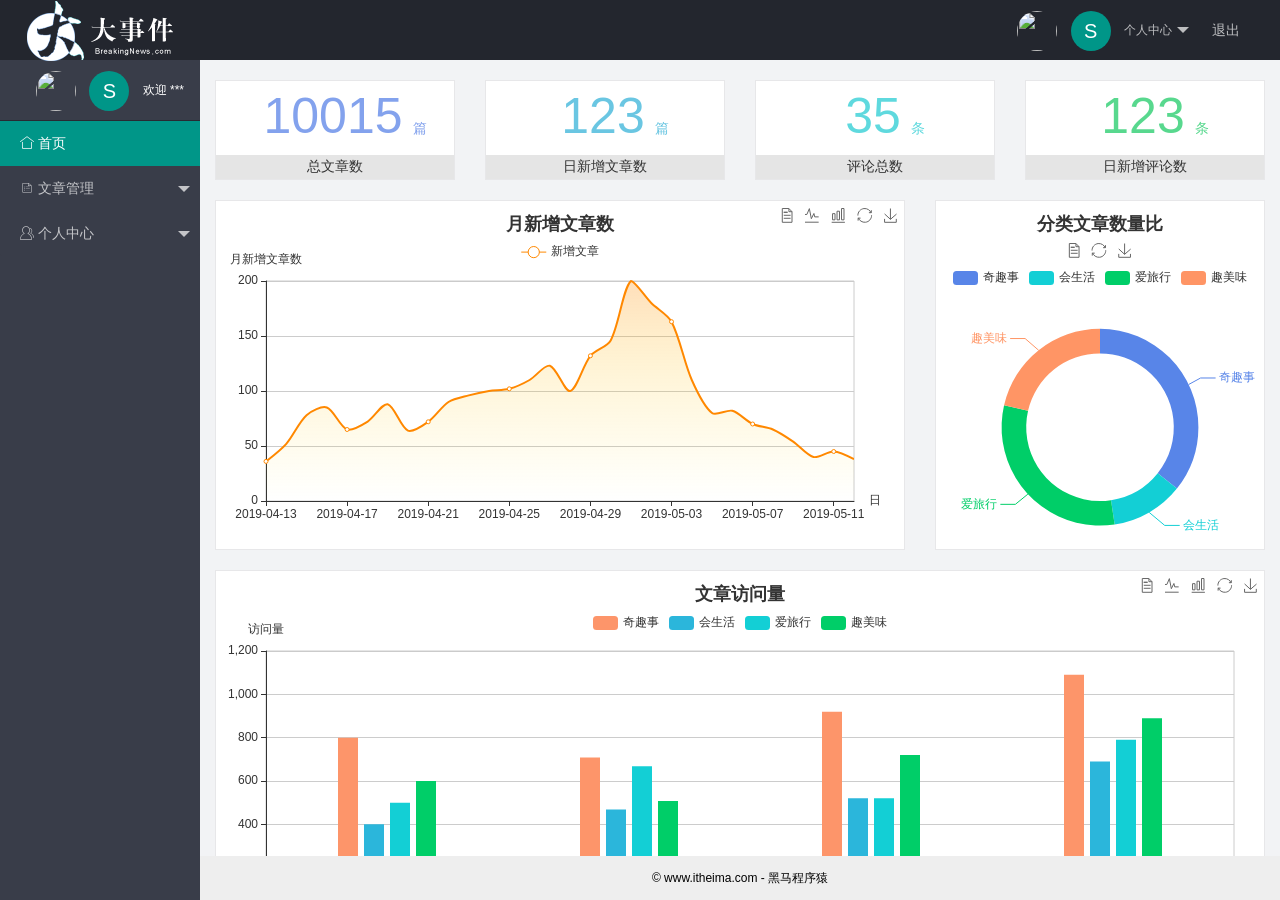
==== commit 7c3eebc1: "再次重新修改的个人中心" ====
--- a/index.html
+++ b/index.html
@@ -63,7 +63,7 @@
         </div>
 
         <div class="layui-body">
-            <!-- 内容主体区域 -->
+            <!-- 内容主体区域1 -->
             <iframe name="fm" src="/home/dashboard.html" frameborder="0"></iframe>
         </div>
 
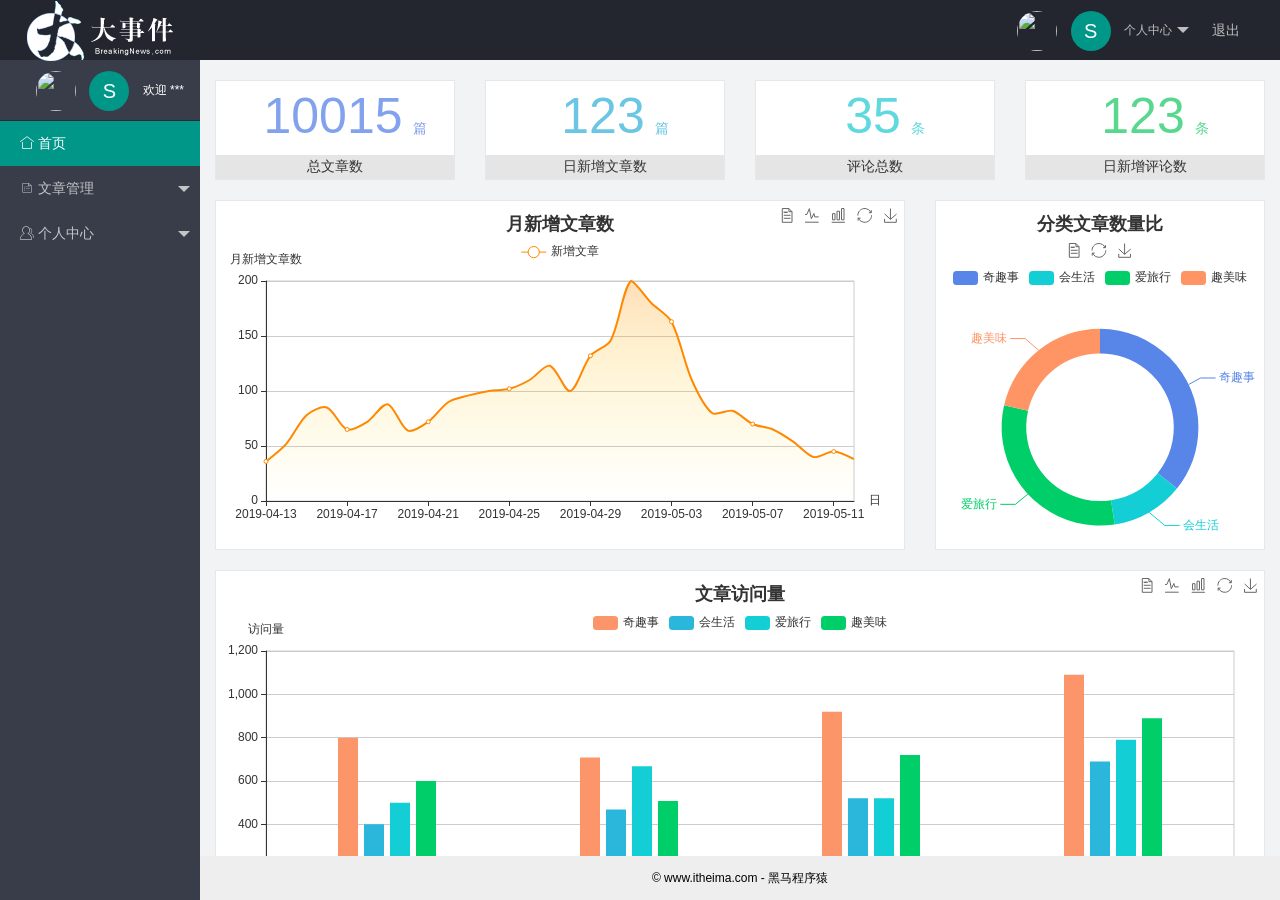
==== commit 2419d7d6: "崩了很多次才完成的结果" ====
--- a/index.html
+++ b/index.html
@@ -45,9 +45,9 @@
                     <li class="layui-nav-item">
                         <a class="" href="javascript:;"><i class="layui-icon layui-icon-list"></i> 文章管理</a>
                         <dl class="layui-nav-child">
-                            <dd><a href="javascript:;"><i class="layui-icon layui-icon-app"></i>文章类别</a></dd>
-                            <dd><a href="javascript:;"><i class="layui-icon layui-icon-app"></i>文章列表</a></dd>
-                            <dd><a href="javascript:;"><i class="layui-icon layui-icon-app"></i>发表文章</a></dd>
+                            <dd><a href="/article/art_cate.html" target="fm"><i class="layui-icon layui-icon-app"></i>文章类别</a></dd>
+                            <dd><a href="/article/art_list.html" target="fm"><i class="layui-icon layui-icon-app"></i>文章列表</a></dd>
+                            <dd><a href="/article/art_pub.html" target="fm"><i class="layui-icon layui-icon-app"></i>发表文章</a></dd>
                         </dl>
                     </li>
                     <li class="layui-nav-item">
